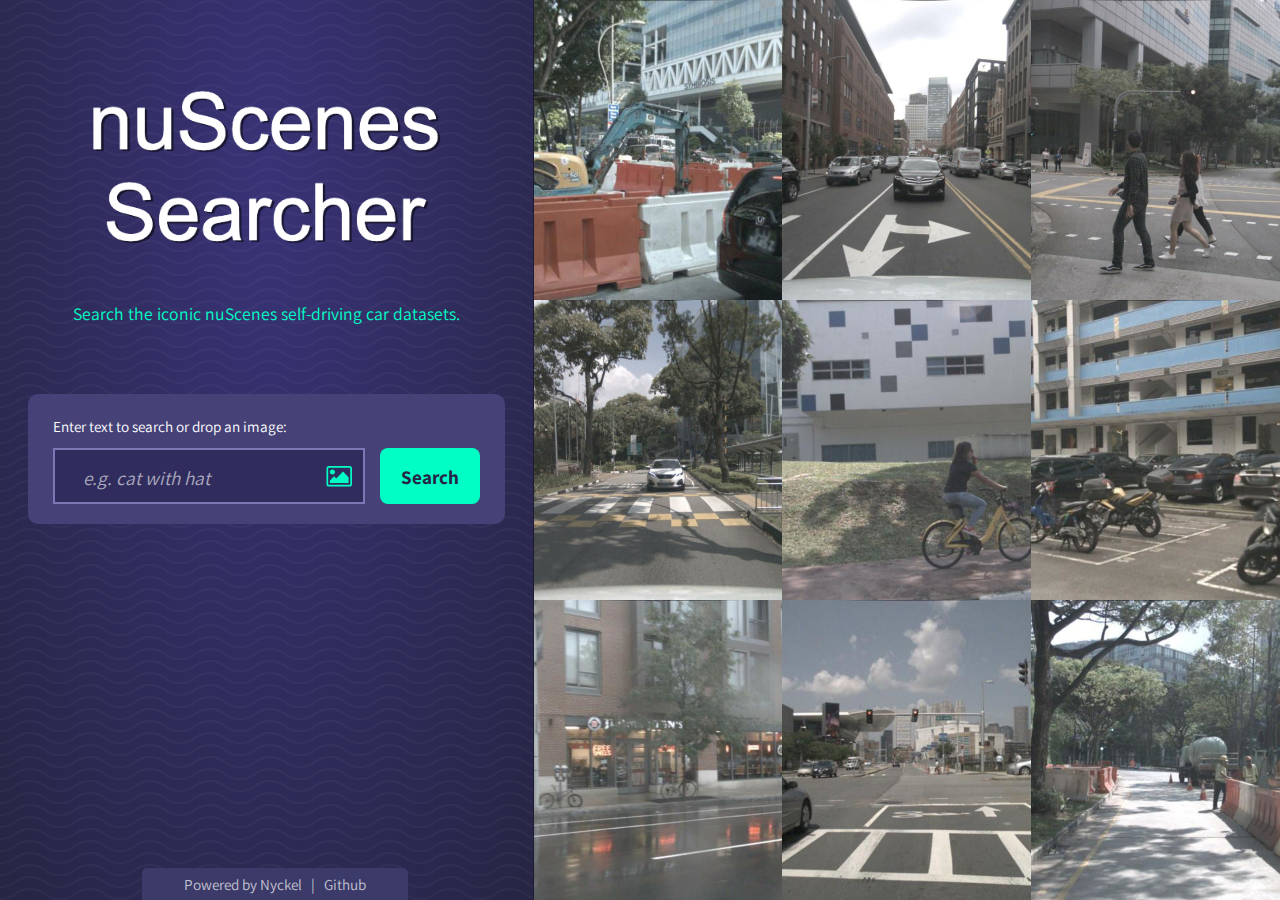
==== demos/nuScenesSearcher/index.html @ 629c9427 "filling out the example grid" ====
<!DOCTYPE html>

<html>

<head>

	<!-- Global site tag (gtag.js) - Google Analytics -->
	<script async src="https://www.googletagmanager.com/gtag/js?id=UA-191564533-1"></script>
	<script>
		window.dataLayer = window.dataLayer || [];
		function gtag() { window.dataLayer.push(arguments); }
		gtag('js', new Date());

		gtag('config', 'UA-191564533-1', { 'linker': { 'domains': ['www.nyckel.com', 'login.nyckel.com'] } });
	</script>

	<meta name="viewport" content="width=device-width, initial-scale=1, minimum-scale=1">
	<meta http-equiv="Content-Type" content="text/html; charset=UTF-8" />
	<base href="" />

	<link rel="preconnect" href="https://fonts.googleapis.com">
	<link rel="preconnect" href="https://fonts.gstatic.com" crossorigin>
	<link href="https://fonts.googleapis.com/css2?family=Assistant:wght@400;600" rel="stylesheet">
	<link rel="apple-touch-icon" sizes="180x180" href="apple-touch-icon.png">
	<link rel="icon" type="image/png" sizes="32x32" href="favicon-32x32.png">
	<link rel="icon" type="image/png" sizes="16x16" href="favicon-16x16.png">
	<link rel="manifest" href="site.webmanifest">
	<script type="text/javascript" src="js/nuscenes-search.js"></script>
	<link href="css/saphire-utilities-2.0.min.css" rel="stylesheet" type="text/css" />
	<link href="css/nuscenes-search.css" rel="stylesheet" type="text/css" />
	<title>nuScenesSearch</title>
	<meta name="description" content="Semantic search of the nuScenes dataset. Powered by nyckel.com.">
</head>

<body class="">

	<main>

		<div class="columns-fluid collapse-900" style="height: 100%;">
			<div class="col-5 main-panel" style="position: relative;">
				<div class="main-panel-inner">
					<div class="text-centered p-t-50 p-remove-900">
						<div class="p-25">
							<a href="" id="page-logo"><img src="images/logo-nuscenes.png" alt="" class="page-logo" /></a>
						</div>

						<div class="tag-text p-b-50 p-remove-900">
							<p>
								Search the iconic nuScenes self-driving car datasets.
							</p> 
						</div>

						<div class="form-box">
							<form id="search-form" style="position: relative;">
								<div class="p-b-10 text-center-900"><label>Enter text to search or drop an
										image:</label></div>
								<div class="columns-flex collapse-700">
									<div class="col-fluid  p-r-15 p-remove-700" style="position: relative;">
										<div id="current-search-preview" class="current-search-preview"
											style="padding: 10px;">
											<div class="current-search-preview-divet"></div>
											<img id="ItemPreview" src=""
												style="width: 100px; position: relative; z-index: 5; float: left;" />
										</div>
										<div style="position: absolute; right: 27px; top: 18px;">
											<label for="image-input"><img id="image-search-label"
													class="image-droppable" src="images/icon-upload-image.svg"
													alt="Powered by Nyckel"
													style="width: 27px; cursor: pointer;" /></label>
											<input id="image-input" name="image-input" type="file"
												onchange="image_upload_click()" style="display: none;"><br>
										</div>
										<input id="search-text" type="text" placeholder="e.g. cat with hat" />
									</div>
									<div class="col-100"><input id="search-submit" type="submit"
											class="btn btn-primary search-button" value="Search" /></div>
								</div>
							</form>
						</div>
					
						<div id="error-message" class="error-message">Error: Please upload a jpg or png image</div>
					</div>

					<div class="tab-bottom"><a href="https://www.nyckel.com/semantic-image-search">Powered by
							Nyckel&nbsp;&nbsp;&nbsp;|</a><a
							href="https://github.com/NyckelAI/codesamples/tree/main/demos/nuScenesSearch"
							target="_blank">&nbsp;&nbsp;&nbsp;Github</a>
					</div>
				</div>
			</div>

			<div id="results-pane" class="col-7" style="position: relative;">
				<div class="loading-panel">
					<div class="loading-panel-spinner-wrapper">
						<div class="lds-roller">
							<div></div>
							<div></div>
							<div></div>
							<div></div>
							<div></div>
							<div></div>
							<div></div>
							<div></div>
						</div>
					</div>
				</div>
				<div class='container' style="position: relative; z-index: 2;">

					<div id="tile-0" class='tile image-tile-wrapper'>
						<a id="tile-link-0" class="image-tile-link" title="View Image" href="" target="_blank"><img
								src="images/icon-link.svg" alt="View Image" /></a>
						<div id="tile-image-0" class="image-tile tooltip"
							style="width: 100%; height: 100%; background-size: cover;"
							data-tooltiptarget="tooltip-similar" data-id=""></div>
					</div>

					<div id="tile-1" class='tile image-tile-wrapper'>
						<a id="tile-link-1" class="image-tile-link" title="View Image" href="" target="_blank"><img
								src="images/icon-link.svg" alt="View Image" /></a>
						<div id="tile-image-1" class="image-tile tooltip"
							style="width: 100%; height: 100%; background-size: cover;"
							data-tooltiptarget="tooltip-similar" data-id=""></div>
					</div>

					<div id="tile-2" class='tile image-tile-wrapper'>
						<a id="tile-link-2" class="image-tile-link" title="View Image" href="" target="_blank"><img
								src="images/icon-link.svg" alt="View Image" /></a>
						<div id="tile-image-2" class="image-tile tooltip"
							style="width: 100%; height: 100%; background-size: cover;"
							data-tooltiptarget="tooltip-similar" data-id=""></div>
					</div>

					<div id="tile-3" class='tile image-tile-wrapper'>
						<a id="tile-link-3" class="image-tile-link" title="View Image" href="" target="_blank"><img
								src="images/icon-link.svg" alt="View Image" /></a>
						<div id="tile-image-3" class="image-tile tooltip"
							style="width: 100%; height: 100%; background-size: cover;"
							data-tooltiptarget="tooltip-similar" data-id=""></div>
					</div>

					<div id="tile-4" class='tile image-tile-wrapper'>
						<a id="tile-link-4" class="image-tile-link" title="View Image" href="" target="_blank"><img
								src="images/icon-link.svg" alt="View Image" /></a>
						<div id="tile-image-4" class="image-tile tooltip"
							style="width: 100%; height: 100%; background-size: cover;"
							data-tooltiptarget="tooltip-similar" data-id=""></div>
					</div>

					<div id="tile-5" class='tile image-tile-wrapper'>
						<a id="tile-link-5" class="image-tile-link" title="View Image" href="" target="_blank"><img
								src="images/icon-link.svg" alt="View Image" /></a>
						<div id="tile-image-5" class="image-tile tooltip"
							style="width: 100%; height: 100%; background-size: cover;"
							data-tooltiptarget="tooltip-similar" data-id=""></div>
					</div>

					<div id="tile-6" class='tile image-tile-wrapper'>
						<a id="tile-link-6" class="image-tile-link" title="View Image" href="" target="_blank"><img
								src="images/icon-link.svg" alt="View Image" /></a>
						<div id="tile-image-6" class="image-tile tooltip"
							style="width: 100%; height: 100%; background-size: cover;"
							data-tooltiptarget="tooltip-similar" data-id=""></div>
					</div>

					<div id="tile-7" class='tile image-tile-wrapper'>
						<a id="tile-link-7" class="image-tile-link" title="View Image" href="" target="_blank"><img
								src="images/icon-link.svg" alt="View Image" /></a>
						<div id="tile-image-7" class="image-tile tooltip"
							style="width: 100%; height: 100%; background-size: cover;"
							data-tooltiptarget="tooltip-similar" data-id=""></div>
					</div>

					<div id="tile-8" class='tile image-tile-wrapper'>
						<a id="tile-link-8" class="image-tile-link" title="View Image" href="" target="_blank"><img
								src="images/icon-link.svg" alt="View Image" /></a>
						<div id="tile-image-8" class="image-tile tooltip"
							style="width: 100%; height: 100%; background-size: cover;"
							data-tooltiptarget="tooltip-similar" data-id=""></div>
					</div>

				</div>
			</div>
		</div>

		<div id="tooltip-similar" class="tooltip-popup">
			<strong>Click to find similar images</strong>
		</div>

	</main>
</body>

</html>
---- demos/nuScenesSearcher/css/saphire-utilities-2.0.min.css ----
.columns-flex{display:flex}.columns-flex .col-fluid{flex-grow:1;min-width:0}.columns-flex .col-50{width:50px;flex-shrink:0}.columns-flex .col-60{width:60px;flex-shrink:0}.columns-flex .col-65{width:65px;flex-shrink:0}.columns-flex .col-75{width:75px;flex-shrink:0}.columns-flex .col-85{width:85px;flex-shrink:0}.columns-flex .col-100{width:100px;flex-shrink:0}.columns-flex .col-125{width:125px;flex-shrink:0}.columns-flex .col-150{width:150px;flex-shrink:0}.columns-flex .col-200{width:200px;flex-shrink:0}.columns-flex .col-250{width:250px;flex-shrink:0}.columns-flex .col-300{width:300px;flex-shrink:0}.columns-flex .col.center-horizontal{display:flex;justify-content:center}.columns-flex .col.center-vertical{display:flex;align-items:center}@media (max-width:700px){.columns-flex.collapse-700{flex-direction:column}.columns-flex.collapse-700>.col-100,.columns-flex.collapse-700>.col-125,.columns-flex.collapse-700>.col-150,.columns-flex.collapse-700>.col-200,.columns-flex.collapse-700>.col-250,.columns-flex.collapse-700>.col-300,.columns-flex.collapse-700>.col-50,.columns-flex.collapse-700>.col-60,.columns-flex.collapse-700>.col-65,.columns-flex.collapse-700>.col-75,.columns-flex.collapse-700>.col-85{width:100%;min-width:0}}@media (max-width:800px){.columns-flex.collapse-800{flex-direction:column}.columns-flex.collapse-800>.col-100,.columns-flex.collapse-800>.col-125,.columns-flex.collapse-800>.col-150,.columns-flex.collapse-800>.col-200,.columns-flex.collapse-800>.col-250,.columns-flex.collapse-800>.col-300,.columns-flex.collapse-800>.col-50,.columns-flex.collapse-800>.col-60,.columns-flex.collapse-800>.col-65,.columns-flex.collapse-800>.col-75,.columns-flex.collapse-800>.col-85{width:100%;min-width:0}}@media (max-width:900px){.columns-flex.collapse-900{flex-direction:column}.columns-flex.collapse-900>.col-100,.columns-flex.collapse-900>.col-125,.columns-flex.collapse-900>.col-150,.columns-flex.collapse-900>.col-200,.columns-flex.collapse-900>.col-250,.columns-flex.collapse-900>.col-300,.columns-flex.collapse-900>.col-50,.columns-flex.collapse-900>.col-60,.columns-flex.collapse-900>.col-65,.columns-flex.collapse-900>.col-75,.columns-flex.collapse-900>.col-85{width:100%;min-width:0}}.flex-tiles-halves{display:flex;justify-content:space-between}.flex-tiles-halves .col{width:48%}.flex-tiles-thirds{display:flex;justify-content:space-between}.flex-tiles-thirds .col{width:32%}.columns-fluid{display:flex;flex-wrap:wrap;justify-content:space-between}.columns-fluid .col-1{width:8.33%;box-sizing:border-box}.columns-fluid .col-2{width:16.66%;box-sizing:border-box}.columns-fluid .col-3{width:24.99%;box-sizing:border-box}.columns-fluid .col-4{width:33.32%;box-sizing:border-box}.columns-fluid .col-5{width:41.65%;box-sizing:border-box}.columns-fluid .col-6{width:49.98%;box-sizing:border-box}.columns-fluid .col-7{width:58.31%;box-sizing:border-box}.columns-fluid .col-8{width:66.65%;box-sizing:border-box}.columns-fluid .col-9{width:74.97%;box-sizing:border-box}.columns-fluid .col-10{width:83.3%;box-sizing:border-box}.columns-fluid .col-11{width:91.63%;box-sizing:border-box}.columns-fluid .col-12{width:100%;box-sizing:border-box}.contain-1000,.contain-1100,.contain-1200,.contain-1300,.contain-1400,.contain-1500,.contain-1600,.contain-1700,.contain-1800,.contain-300,.contain-350,.contain-400,.contain-500,.contain-600,.contain-700,.contain-800,.contain-900{width:100%;margin:0 auto;-webkit-box-sizing:border-box;-moz-box-sizing:border-box;box-sizing:border-box}.contain-300{max-width:300px}.contain-350{max-width:350px}.contain-400{max-width:400px}.contain-500{max-width:500px}.contain-600{max-width:600px}.contain-700{max-width:700px}.contain-800{max-width:800px}.contain-900{max-width:900px}.contain-1000{max-width:1000px}.contain-1100{max-width:1100px}.contain-1200{max-width:1200px}.contain-1300{max-width:1300px}.contain-1400{max-width:1400px}.contain-1500{max-width:1500px}.contain-1600{max-width:1600px}.contain-1700{max-width:1700px}.contain-1800{max-width:1800px}.font-centered,.text-center,.text-centered{text-align:center}.text-left{text-align:left}.text-right{text-align:right}.text-alert{color:red;font-weight:bolder}.text-italic{font-style:italic}.text-error{color:red}@media (max-width:1000px){.columns-fluid.collapse-1000>.col-1,.columns-fluid.collapse-1000>.col-10,.columns-fluid.collapse-1000>.col-11,.columns-fluid.collapse-1000>.col-12,.columns-fluid.collapse-1000>.col-2,.columns-fluid.collapse-1000>.col-3,.columns-fluid.collapse-1000>.col-4,.columns-fluid.collapse-1000>.col-5,.columns-fluid.collapse-1000>.col-6,.columns-fluid.collapse-1000>.col-7,.columns-fluid.collapse-1000>.col-8,.columns-fluid.collapse-1000>.col-9{width:100%;float:none;clear:both}.text-right.text-left-1000{text-align:left}.text-center-1000,.text-center-1000 h1,.text-center-1000 h2,.text-center-1000 h3,.text-center-1000 h4,.text-center-1000 p,.text-centered-1000,.text-centered-1000 h1,.text-centered-1000 h2,.text-centered-1000 h3,.text-centered-1000 h4,.text-centered-1000 p,.text-left.text-center-1000,.text-left.text-center-1000 h1,.text-left.text-center-1000 h2,.text-left.text-center-1000 h3,.text-left.text-center-1000 h4,.text-left.text-center-1000 p,.text-left.text-centered-1000,.text-left.text-centered-1000 h1,.text-left.text-centered-1000 h2,.text-left.text-centered-1000 h3,.text-left.text-centered-1000 h4,.text-left.text-centered-1000 p,.text-right.text-center-1000,.text-right.text-center-1000 h1,.text-right.text-center-1000 h2,.text-right.text-center-1000 h3,.text-right.text-center-1000 h4,.text-right.text-center-1000 p{text-align:center}}@media (max-width:900px){.columns-fluid.collapse-900>.col-1,.columns-fluid.collapse-900>.col-10,.columns-fluid.collapse-900>.col-11,.columns-fluid.collapse-900>.col-12,.columns-fluid.collapse-900>.col-2,.columns-fluid.collapse-900>.col-3,.columns-fluid.collapse-900>.col-4,.columns-fluid.collapse-900>.col-5,.columns-fluid.collapse-900>.col-6,.columns-fluid.collapse-900>.col-7,.columns-fluid.collapse-900>.col-8,.columns-fluid.collapse-900>.col-9{width:100%;float:none;clear:both}.text-center-900,.text-center-900 h1,.text-center-900 h2,.text-center-900 h3,.text-center-900 h4,.text-center-900 p,.text-left.text-center-900,.text-left.text-center-900 h1,.text-left.text-center-900 h2,.text-left.text-center-900 h3,.text-left.text-center-900 h4,.text-left.text-center-900 p,.text-right.text-center-900,.text-right.text-center-900 h1,.text-right.text-center-900 h2,.text-right.text-center-900 h3,.text-right.text-center-900 h4,.text-right.text-center-900 p{text-align:center}.text-right.text-left-900{text-align:left}}@media (max-width:800px){.columns-fluid.collapse-800>.col-1,.columns-fluid.collapse-800>.col-10,.columns-fluid.collapse-800>.col-11,.columns-fluid.collapse-800>.col-12,.columns-fluid.collapse-800>.col-2,.columns-fluid.collapse-800>.col-3,.columns-fluid.collapse-800>.col-4,.columns-fluid.collapse-800>.col-5,.columns-fluid.collapse-800>.col-6,.columns-fluid.collapse-800>.col-7,.columns-fluid.collapse-800>.col-8,.columns-fluid.collapse-800>.col-9{width:100%;float:none;clear:both}.text-center-800,.text-center-800 h1,.text-center-800 h2,.text-center-800 h3,.text-center-800 h4,.text-center-800 p,.text-left.text-center-800,.text-left.text-center-800 h1,.text-left.text-center-800 h2,.text-left.text-center-800 h3,.text-left.text-center-800 h4,.text-left.text-center-800 p,.text-right.text-center-800,.text-right.text-center-800 h1,.text-right.text-center-800 h2,.text-right.text-center-800 h3,.text-right.text-center-800 h4,.text-right.text-center-800 p{text-align:center}.text-right.text-left-800{text-align:left}}@media (max-width:700px){.columns-fluid.collapse-700>.col-1,.columns-fluid.collapse-700>.col-10,.columns-fluid.collapse-700>.col-11,.columns-fluid.collapse-700>.col-12,.columns-fluid.collapse-700>.col-2,.columns-fluid.collapse-700>.col-3,.columns-fluid.collapse-700>.col-4,.columns-fluid.collapse-700>.col-5,.columns-fluid.collapse-700>.col-6,.columns-fluid.collapse-700>.col-7,.columns-fluid.collapse-700>.col-8,.columns-fluid.collapse-700>.col-9{width:100%;float:none;clear:both}.text-center-700,.text-center-700 h1,.text-center-700 h2,.text-center-700 h3,.text-center-700 h4,.text-center-700 p,.text-left.text-center-700,.text-left.text-center-700 h1,.text-left.text-center-700 h2,.text-left.text-center-700 h3,.text-left.text-center-700 h4,.text-left.text-center-700 p,.text-right.text-center-700,.text-right.text-center-700 h1,.text-right.text-center-700 h2,.text-right.text-center-700 h3,.text-right.text-center-700 h4,.text-right.text-center-700 p{text-align:center}.text-right.text-left-700{text-align:left}}.p-t-5{padding-top:5px}.p-t-10{padding-top:10px}.p-t-15{padding-top:15px}.p-t-20{padding-top:20px}.p-t-25{padding-top:25px}.p-t-30{padding-top:30px}.p-t-40{padding-top:40px}.p-t-50{padding-top:50px}.p-t-70{padding-top:70px}.p-t-75{padding-top:75px}.p-t-100{padding-top:100px}.p-t-125{padding-top:125px}.p-t-150{padding-top:150px}.p-t-200{padding-top:200px}.p-b-5{padding-bottom:5px}.p-b-10{padding-bottom:10px}.p-b-15{padding-bottom:15px}.p-b-20{padding-bottom:20px}.p-b-25{padding-bottom:25px}.p-b-30{padding-bottom:30px}.p-b-40{padding-bottom:40px}.p-b-50{padding-bottom:50px}.p-b-70{padding-bottom:70px}.p-b-75{padding-bottom:75px}.p-b-100{padding-bottom:100px}.p-b-125{padding-bottom:125px}.p-b-150{padding-bottom:150px}.p-b-200{padding-bottom:200px}.p-10{padding:10px}.p-15{padding:15px}.p-20{padding:20px}.p-25{padding:25px}.p-30{padding:30px}.p-35{padding:35px}.p-40{padding:40px}.p-50{padding:50px}.p-60{padding:60px}.p-70{padding:70px}.p-75{padding:75px}.p-100{padding:100px}.p-125{padding:125px}.p-150{padding:150px}.p-200{padding:200px}.p-l-5{padding-left:5px}.p-l-10{padding-left:10px}.p-l-15{padding-left:15px}.p-l-20{padding-left:20px}.p-l-25{padding-left:25px}.p-l-30{padding-left:30px}.p-l-35{padding-left:35px}.p-l-40{padding-left:40px}.p-l-50{padding-left:50px}.p-l-60{padding-left:60px}.p-l-70{padding-left:70px}.p-l-75{padding-left:75px}.p-l-100{padding-left:100px}.p-l-125{padding-left:125px}.p-l-150{padding-left:150px}.p-l-200{padding-left:200px}.p-l-300{padding-left:300px}@media (max-width:600px){.columns-fluid.collapse-600>.col-1,.columns-fluid.collapse-600>.col-10,.columns-fluid.collapse-600>.col-11,.columns-fluid.collapse-600>.col-12,.columns-fluid.collapse-600>.col-2,.columns-fluid.collapse-600>.col-3,.columns-fluid.collapse-600>.col-4,.columns-fluid.collapse-600>.col-5,.columns-fluid.collapse-600>.col-6,.columns-fluid.collapse-600>.col-7,.columns-fluid.collapse-600>.col-8,.columns-fluid.collapse-600>.col-9{width:100%;float:none;clear:both}.text-center-600,.text-center-600 h1,.text-center-600 h2,.text-center-600 h3,.text-center-600 h4,.text-center-600 p,.text-left.text-center-600,.text-left.text-center-600 h1,.text-left.text-center-600 h2,.text-left.text-center-600 h3,.text-left.text-center-600 h4,.text-left.text-center-600 p,.text-right.text-center-600,.text-right.text-center-600 h1,.text-right.text-center-600 h2,.text-right.text-center-600 h3,.text-right.text-center-600 h4,.text-right.text-center-600 p{text-align:center}.text-right.text-left-600{text-align:left}.p-10.p-remove-600,.p-100.p-remove-600,.p-15.p-remove-600,.p-20.p-remove-600,.p-25.p-remove-600,.p-30.p-remove-600,.p-35.p-remove-600,.p-5.p-remove-600,.p-50.p-remove-600{padding:0}.p-l-10.p-l-remove-600,.p-l-100.p-l-remove-600,.p-l-15.p-l-remove-600,.p-l-20.p-l-remove-600,.p-l-25.p-l-remove-600,.p-l-30.p-l-remove-600,.p-l-35.p-l-remove-600,.p-l-40.p-l-remove-600,.p-l-5.p-l-remove-600,.p-l-50.p-l-remove-600{padding-left:0}.p-r-10.p-r-remove-600,.p-r-100.p-r-remove-600,.p-r-15.p-r-remove-600,.p-r-20.p-r-remove-600,.p-r-25.p-r-remove-600,.p-r-30.p-r-remove-600,.p-r-35.p-r-remove-600,.p-r-5.p-r-remove-600,.p-r-50.p-r-remove-600,.p-r-60.p-r-remove-600{padding-right:0}.p-b-10.p-b-remove-600,.p-b-100.p-b-remove-600,.p-b-15.p-b-remove-600,.p-b-20.p-b-remove-600,.p-b-25.p-b-remove-600,.p-b-30.p-b-remove-600,.p-b-35.p-b-remove-600,.p-b-5.p-b-remove-600,.p-b-50.p-b-remove-600,.p-b-60.p-b-remove-600{padding-bottom:0}}@media (max-width:700px){.p-10.p-remove-700,.p-100.p-remove-700,.p-15.p-remove-700,.p-20.p-remove-700,.p-25.p-remove-700,.p-30.p-remove-700,.p-35.p-remove-700,.p-5.p-remove-700,.p-50.p-remove-700{padding:0}.p-l-10.p-l-remove-700,.p-l-100.p-l-remove-700,.p-l-15.p-l-remove-700,.p-l-20.p-l-remove-700,.p-l-25.p-l-remove-700,.p-l-30.p-l-remove-700,.p-l-35.p-l-remove-700,.p-l-40.p-l-remove-700,.p-l-5.p-l-remove-700,.p-l-50.p-l-remove-700{padding-left:0}.p-r-10.p-r-remove-700,.p-r-100.p-r-remove-700,.p-r-15.p-r-remove-700,.p-r-20.p-r-remove-700,.p-r-25.p-r-remove-700,.p-r-30.p-r-remove-700,.p-r-35.p-r-remove-700,.p-r-5.p-r-remove-700,.p-r-50.p-r-remove-700,.p-r-60.p-r-remove-700{padding-right:0}.p-b-10.p-b-remove-700,.p-b-100.p-b-remove-700,.p-b-15.p-b-remove-700,.p-b-20.p-b-remove-700,.p-b-25.p-b-remove-700,.p-b-30.p-b-remove-700,.p-b-35.p-b-remove-700,.p-b-5.p-b-remove-700,.p-b-50.p-b-remove-700,.p-b-60.p-b-remove-700,.p-b-75.p-b-remove-700{padding-bottom:0}}@media (max-width:800px){.p-remove-800{padding:0!important}.p-10.p-remove-800,.p-100.p-remove-800,.p-15.p-remove-800,.p-20.p-remove-800,.p-25.p-remove-800,.p-30.p-remove-800,.p-35.p-remove-800,.p-5.p-remove-800,.p-50.p-remove-800,.p-75.p-remove-800{padding:0}.p-l-10.p-l-remove-800,.p-l-100.p-l-remove-800,.p-l-125.p-l-remove-800,.p-l-15.p-l-remove-800,.p-l-150.p-l-remove-800,.p-l-20.p-l-remove-800,.p-l-200.p-l-remove-800,.p-l-25.p-l-remove-800,.p-l-30.p-l-remove-800,.p-l-35.p-l-remove-800,.p-l-40.p-l-remove-800,.p-l-5.p-l-remove-800,.p-l-50.p-l-remove-800,.p-l-75.p-l-remove-800{padding-left:0}.p-r-10.p-r-remove-800,.p-r-100.p-r-remove-800,.p-r-125.p-r-remove-800,.p-r-15.p-r-remove-800,.p-r-150.p-r-remove-800,.p-r-20.p-r-remove-800,.p-r-200.p-r-remove-800,.p-r-25.p-r-remove-800,.p-r-30.p-r-remove-800,.p-r-300.p-r-remove-800,.p-r-35.p-r-remove-800,.p-r-5.p-r-remove-800,.p-r-50.p-r-remove-800,.p-r-60.p-r-remove-800,.p-r-75.p-r-remove-800{padding-right:0}.p-t-10.p-t-remove-800,.p-t-100.p-t-remove-800,.p-t-15.p-t-remove-800,.p-t-150.p-t-remove-800,.p-t-20.p-t-remove-800,.p-t-25.p-t-remove-800,.p-t-30.p-t-remove-800,.p-t-35.p-t-remove-800,.p-t-5.p-t-remove-800,.p-t-50.p-t-remove-800,.p-t-60.p-t-remove-800,.p-t-75.p-t-remove-800{padding-top:0}.p-b-10.p-b-remove-800,.p-b-100.p-b-remove-800,.p-b-15.p-b-remove-800,.p-b-20.p-b-remove-800,.p-b-25.p-b-remove-800,.p-b-30.p-b-remove-800,.p-b-35.p-b-remove-800,.p-b-5.p-b-remove-800,.p-b-50.p-b-remove-800,.p-b-60.p-b-remove-800,.p-b-75.p-b-remove-800{padding-bottom:0}}@media (max-width:900px){.p-10.p-remove-900,.p-100.p-remove-900,.p-15.p-remove-900,.p-20.p-remove-900,.p-25.p-remove-900,.p-30.p-remove-900,.p-35.p-remove-900,.p-5.p-remove-900,.p-50.p-remove-900{padding:0}.p-l-10.p-l-remove-900,.p-l-100.p-l-remove-900,.p-l-15.p-l-remove-900,.p-l-20.p-l-remove-900,.p-l-25.p-l-remove-900,.p-l-30.p-l-remove-900,.p-l-35.p-l-remove-900,.p-l-40.p-l-remove-900,.p-l-5.p-l-remove-900,.p-l-50.p-l-remove-900,.p-l-60.p-l-remove-900,.p-l-75.p-l-remove-900{padding-left:0}.p-r-10.p-r-remove-900,.p-r-100.p-r-remove-900,.p-r-15.p-r-remove-900,.p-r-20.p-r-remove-900,.p-r-25.p-r-remove-900,.p-r-30.p-r-remove-900,.p-r-35.p-r-remove-900,.p-r-5.p-r-remove-900,.p-r-50.p-r-remove-900,.p-r-60.p-r-remove-900,.p-r-75.p-r-remove-900{padding-right:0}.p-t-10.p-t-remove-900,.p-t-100.p-t-remove-900,.p-t-15.p-t-remove-900,.p-t-20.p-t-remove-900,.p-t-25.p-t-remove-900,.p-t-30.p-t-remove-900,.p-t-35.p-t-remove-900,.p-t-5.p-t-remove-900,.p-t-50.p-t-remove-900,.p-t-60.p-t-remove-900{padding-top:0}}@media (max-width:1000px){.p-l-10.p-l-remove-1000,.p-l-100.p-l-remove-1000,.p-l-15.p-l-remove-1000,.p-l-20.p-l-remove-1000,.p-l-25.p-l-remove-1000,.p-l-30.p-l-remove-1000,.p-l-35.p-l-remove-1000,.p-l-40.p-l-remove-1000,.p-l-5.p-l-remove-1000,.p-l-50.p-l-remove-1000,.p-l-70.p-l-remove-1000{padding-left:0}.p-l-75.p-r-remove-1000,.p-r-10.p-r-remove-1000,.p-r-100.p-r-remove-1000,.p-r-15.p-r-remove-1000,.p-r-20.p-r-remove-1000,.p-r-25.p-r-remove-1000,.p-r-30.p-r-remove-1000,.p-r-35.p-r-remove-1000,.p-r-40.p-r-remove-1000,.p-r-5.p-r-remove-1000,.p-r-50.p-r-remove-1000,.p-r-60.p-r-remove-1000,.p-r-75.p-r-remove-1000{padding-right:0}.p-10.p-remove-1000,.p-100.p-remove-1000,.p-15.p-remove-1000,.p-20.p-remove-1000,.p-25.p-remove-1000,.p-30.p-remove-1000,.p-35.p-remove-1000,.p-5.p-remove-1000,.p-50.p-remove-1000{padding:0}.p-t-10.p-t-remove-1000,.p-t-100.p-t-remove-1000,.p-t-15.p-t-remove-1000,.p-t-20.p-t-remove-1000,.p-t-25.p-t-remove-1000,.p-t-30.p-t-remove-1000,.p-t-35.p-t-remove-1000,.p-t-5.p-t-remove-1000,.p-t-50.p-t-remove-1000,.p-t-60.p-t-remove-1000{padding-top:0}}@media (max-width:1100px){.columns-fluid.collapse-1100>.col-1,.columns-fluid.collapse-1100>.col-10,.columns-fluid.collapse-1100>.col-11,.columns-fluid.collapse-1100>.col-12,.columns-fluid.collapse-1100>.col-2,.columns-fluid.collapse-1100>.col-3,.columns-fluid.collapse-1100>.col-4,.columns-fluid.collapse-1100>.col-5,.columns-fluid.collapse-1100>.col-6,.columns-fluid.collapse-1100>.col-7,.columns-fluid.collapse-1100>.col-8,.columns-fluid.collapse-1100>.col-9{width:100%;float:none;clear:both}.p-10.p-remove-1100,.p-100.p-remove-1100,.p-15.p-remove-1100,.p-20.p-remove-1100,.p-25.p-remove-1100,.p-30.p-remove-1100,.p-35.p-remove-1100,.p-5.p-remove-1100,.p-50.p-remove-1100{padding:0}.p-l-10.p-l-remove-1100,.p-l-100.p-l-remove-1100,.p-l-15.p-l-remove-1100,.p-l-20.p-l-remove-1100,.p-l-25.p-l-remove-1100,.p-l-30.p-l-remove-1100,.p-l-35.p-l-remove-1100,.p-l-40.p-l-remove-1100,.p-l-5.p-l-remove-1100,.p-l-50.p-l-remove-1100{padding-left:0}.p-r-10.p-r-remove-1100,.p-r-100.p-r-remove-1100,.p-r-15.p-r-remove-1100,.p-r-20.p-r-remove-1100,.p-r-25.p-r-remove-1100,.p-r-30.p-r-remove-1100,.p-r-35.p-r-remove-1100,.p-r-5.p-r-remove-1100,.p-r-50.p-r-remove-1100,.p-r-60.p-r-remove-1100{padding-right:0}}@media (max-width:1200px){.columns-fluid.collapse-1200>.col-1,.columns-fluid.collapse-1200>.col-10,.columns-fluid.collapse-1200>.col-11,.columns-fluid.collapse-1200>.col-12,.columns-fluid.collapse-1200>.col-2,.columns-fluid.collapse-1200>.col-3,.columns-fluid.collapse-1200>.col-4,.columns-fluid.collapse-1200>.col-5,.columns-fluid.collapse-1200>.col-6,.columns-fluid.collapse-1200>.col-7,.columns-fluid.collapse-1200>.col-8,.columns-fluid.collapse-1200>.col-9{width:100%;float:none;clear:both}.p-10.p-remove-1200,.p-100.p-remove-1200,.p-15.p-remove-1200,.p-20.p-remove-1200,.p-25.p-remove-1200,.p-30.p-remove-1200,.p-35.p-remove-1200,.p-5.p-remove-1200,.p-50.p-remove-1200{padding:0}.p-l-10.p-l-remove-1200,.p-l-100.p-l-remove-1200,.p-l-15.p-l-remove-1200,.p-l-20.p-l-remove-1200,.p-l-25.p-l-remove-1200,.p-l-30.p-l-remove-1200,.p-l-35.p-l-remove-1200,.p-l-40.p-l-remove-1200,.p-l-5.p-l-remove-1200,.p-l-50.p-l-remove-1200{padding-left:0}.p-r-10.p-r-remove-1200,.p-r-100.p-r-remove-1200,.p-r-15.p-r-remove-1200,.p-r-20.p-r-remove-1200,.p-r-25.p-r-remove-1200,.p-r-30.p-r-remove-1200,.p-r-35.p-r-remove-1200,.p-r-5.p-r-remove-1200,.p-r-50.p-r-remove-1200,.p-r-60.p-r-remove-1200{padding-right:0}}.p-r-5{padding-right:5px}.p-r-10{padding-right:10px}.p-r-15{padding-right:15px}.p-r-20{padding-right:20px}.p-r-25{padding-right:25px}.p-r-30{padding-right:30px}.p-r-35{padding-right:35px}.p-r-40{padding-right:40px}.p-r-50{padding-right:50px}.p-r-60{padding-right:60px}.p-r-70{padding-right:70px}.p-r-75{padding-right:75px}.p-r-100{padding-right:100px}.p-r-125{padding-right:125px}.p-r-150{padding-right:150px}.p-r-200{padding-right:200px}.p-r-250{padding-right:250px}.p-r-300{padding-right:300px}.p-r-350{padding-right:350px}@media (max-width:900px){.p-r-50.p-r-remove-900{padding-right:0}}.p-tb-10{padding-top:10px;padding-bottom:10px}.p-tb-20{padding-top:20px;padding-bottom:20px}.p-tb-25{padding-top:25px;padding-bottom:25px}.p-tb-30{padding-top:30px;padding-bottom:30px}.p-tb-40{padding-top:40px;padding-bottom:40px}.p-tb-50{padding-top:50px;padding-bottom:50px}.p-tb-70{padding-top:70px;padding-bottom:70px}.p-tb-75{padding-top:75px;padding-bottom:75px}.p-tb-100{padding-top:100px;padding-bottom:100px}.p-tb-125{padding-top:125px;padding-bottom:125px}@media (max-width:800px){.p-r-50.p-r-remove-800{padding-right:0}.p-tb-75.p-reduce-800{padding-top:35px;padding-bottom:35px}.p-tb-100.p-reduce-800{padding-top:50px;padding-bottom:50px}.p-50.p-half-800{padding:25px}.p-tb-100.p-half-800{padding-top:50px;padding-bottom:50px}.p-tb-125.p-half-800{padding-top:62px;padding-bottom:62px}.p-mobile-800{padding-left:5%;padding-right:5%;box-sizing:border-box}}@media (max-width:550px){.p-mobile-550{padding-left:5%;padding-right:5%;box-sizing:border-box}}@media (max-width:650px){.p-mobile-650{padding-left:5%;padding-right:5%;box-sizing:border-box}}@media (max-width:700px){.p-mobile-700{padding-left:5%;padding-right:5%;box-sizing:border-box}}@media (max-width:750px){.p-mobile-750{padding-left:5%;padding-right:5%;box-sizing:border-box}}@media (max-width:850px){.p-mobile-850{padding-left:5%;padding-right:5%;box-sizing:border-box}}@media (max-width:900px){.p-mobile-900{padding-left:5%;padding-right:5%;box-sizing:border-box}}@media (max-width:950px){.p-mobile-950{padding-left:5%;padding-right:5%;box-sizing:border-box}}@media (max-width:1000px){.p-mobile-1000{padding-left:5%;padding-right:5%;box-sizing:border-box}}@media (max-width:1050px){.p-mobile-1050{padding-left:5%;padding-right:5%;box-sizing:border-box}}@media (max-width:1100px){.p-mobile-1100{padding-left:5%;padding-right:5%;box-sizing:border-box}}@media (max-width:1150px){.p-mobile-1150{padding-left:5%;padding-right:5%;box-sizing:border-box}}@media (max-width:1200px){.p-mobile-1200{padding-left:5%;padding-right:5%;box-sizing:border-box}}@media (max-width:1250px){.p-mobile-1250{padding-left:5%;padding-right:5%;box-sizing:border-box}}@media (max-width:1300px){.columns-fluid.collapse-1300>.col-1,.columns-fluid.collapse-1300>.col-10,.columns-fluid.collapse-1300>.col-11,.columns-fluid.collapse-1300>.col-12,.columns-fluid.collapse-1300>.col-2,.columns-fluid.collapse-1300>.col-3,.columns-fluid.collapse-1300>.col-4,.columns-fluid.collapse-1300>.col-5,.columns-fluid.collapse-1300>.col-6,.columns-fluid.collapse-1300>.col-7,.columns-fluid.collapse-1300>.col-8,.columns-fluid.collapse-1300>.col-9{width:100%;float:none;clear:both}.p-mobile-1300{padding-left:5%;padding-right:5%;box-sizing:border-box}.hide-lessthan-1300{display:none!important}}@media (max-width:1350px){.p-mobile-1350{padding-left:5%;padding-right:5%;box-sizing:border-box}}@media (max-width:1400px){.p-mobile-1400{padding-left:5%;padding-right:5%;box-sizing:border-box}.hide-lessthan-1400{display:none!important}}@media (max-width:1450px){.p-mobile-1450{padding-left:5%;padding-right:5%;box-sizing:border-box}}@media (max-width:1500px){.p-mobile-1500{padding-left:5%;padding-right:5%;box-sizing:border-box}.hide-lessthan-1500{display:none!important}}@media (max-width:1550px){.p-mobile-1550{padding-left:5%;padding-right:5%;box-sizing:border-box}}@media (max-width:1600px){.p-mobile-1600{padding-left:5%;padding-right:5%;box-sizing:border-box}.hide-lessthan-1600{display:none!important}}@media (max-width:1650px){.p-mobile-1650{padding-left:5%;padding-right:5%;box-sizing:border-box}}@media (max-width:1700px){.p-mobile-1700{padding-left:5%;padding-right:5%;box-sizing:border-box}.hide-lessthan-1700{display:none!important}}@media (max-width:600px){.p-mobile-600{padding-left:5%;padding-right:5%;box-sizing:border-box}.p-remove-600{padding:0}.hide-lessthan-600{display:none!important}}@media (max-width:700px){.p-remove-700{padding:0}.hide-lessthan-700{display:none!important}}@media (max-width:800px){.p-remove-800{padding:0}.hide-lessthan-800{display:none!important}}@media (max-width:900px){.p-remove-900{padding:0}.hide-lessthan-900{display:none!important}}@media (max-width:1000px){.p-remove-1000{padding:0}.hide-lessthan-1000{display:none!important}}@media (max-width:1100px){.p-remove-1100{padding:0}.hide-lessthan-1100{display:none!important}}@media (max-width:1200px){.p-remove-1200{padding:0}.hide-lessthan-1200{display:none!important}}@media (max-width:1800px){.hide-lessthan-1800{display:none!important}}@media (min-width:601px){.hide-morethan-600{display:none!important}}@media (min-width:701px){.hide-morethan-700{display:none!important}}@media (min-width:801px){.hide-morethan-800{display:none!important}}@media (min-width:901px){.hide-morethan-900{display:none!important}}@media (min-width:1001px){.hide-morethan-1000{display:none!important}}@media (min-width:1101px){.hide-morethan-1100{display:none!important}}@media (min-width:1201px){.hide-morethan-1200{display:none!important}}@media (min-width:1301px){.hide-morethan-1300{display:none!important}}@media (min-width:1401px){.hide-morethan-1400{display:none!important}}@media (min-width:1501px){.hide-morethan-1500{display:none!important}}@media (min-width:1601px){.hide-morethan-1600{display:none!important}}@media (min-width:1701px){.hide-morethan-1700{display:none!important}}@media (min-width:1801px){.hide-morethan-1800{display:none!important}}
---- demos/nuScenesSearcher/css/nuscenes-search.css ----
h1,
h1 a,
h2,
h2 a {
    line-height: 1.1;
    margin: 0;
}

a,
body,
button,
div,
input[type="submit"],
input[type="text"],
label,
li,
p,
select,
span,
td,
th {
    font-family: Assistant, sans-serif;
    font-size: 0.95rem;
    line-height: 1.6;
    color: #595959;
    font-weight: 400;
}

h1,
h1 a,
h2,
h2 a,
h3,
h3 a,
h4,
h4 a {
    font-family: Assistant, sans-serif;
    margin-bottom: 0;
}

h1,
h1 a {
    font-size: 3.1rem;
    font-weight: 100;
    color: #000;
}

@media (max-width: 800px) {

    h1,
    h1 a {
        font-size: 2.5rem;
        font-weight: 100;
        line-height: 1.1;
    }
}

h2,
h2 a {
    font-size: 3.2rem;
    font-weight: 300;
    color: #004566;
}

@media (max-width: 800px) {

    h2,
    h2 a {
        font-size: 2.6rem;
        font-weight: 300;
        line-height: 1.1;
    }
}

h2.h2-small,
h3,
h3 a,
h3.h3-small,
h4,
h4 a {
    font-weight: 400;
    line-height: 1.1;
    color: #004566;
    margin: 0;
}

h2.h2-small,
h3,
h3 a {
    font-size: 1.33rem;
}

h3.h3-small,
h4,
h4 a {
    font-size: 1.1rem;
}

a .fa,
h1 .fa,
h2 .fa,
h3 .fa,
h4 .fa {
    margin-right: 5px;
}

a,
a:hover,
a:visited {
    color: #2487ce;
    text-decoration: none;
    cursor: pointer;
}

a .fa {
    font-size: 14px;
}

body,
html {
    margin: 0;
    padding: 0;
    height: 100%;
}

body {
    background: #262544;
}

.page-content,
main {
    height: 100%;
}

.main-panel {
    background: #393377;
    background: -moz-radial-gradient(center, ellipse cover, #393377 0, #262543 100%);
    background: -webkit-radial-gradient(center, ellipse cover, #393377 0, #262543 100%);
    background: radial-gradient(ellipse at 50% 20%, #393377 0, #262543 100%);
    filter: progid:DXImageTransform.Microsoft.gradient(startColorstr="#393377", endColorstr="#262543", GradientType=1);
    box-shadow: 0 4px 20px rgba(0, 0, 0, 0.5);
}

.main-panel-inner {
    width: 100%;
    height: 100%;
    background-image: url(../images/squiggle.svg);
    background-size: 60px auto;
}

@media (max-width: 900px) {
    .main-panel-inner {
        padding-bottom: 60px;
    }
}

.container {
    display: flex;
    flex-wrap: wrap;
    --n: 3;
    height: 100%;
}

.image-tile-wrapper {
    width: 33.33%;
    height: 33.34%;
    min-height: 275px;
    cursor: pointer;
    position: relative;
}

.image-tile {
    background-position: center;
    background-size: cover;
}

.image-tile-link {
    border-radius: 50%;
    background: #36316a;
    width: 34px;
    height: 34px;
    text-align: center;
    padding-top: 7px;
    box-sizing: border-box;
    position: absolute;
    left: 10px;
    top: 10px;
    display: none;
}

.image-tile-link img {
    width: 20px;
}

.image-tile-wrapper:hover .image-tile-link {
    display: block;
}

@media (max-width: 1000px) {
    .image-tile-link {
        display: block;
    }
}

@media (max-width: 700px) {
    .container {
        --n: 2;
    }

    .image-tile-wrapper {
        width: 50%;
        height: 50%;
        min-height: 100px;
    }

    #tile-8 {
        display: none;
    }
}

.pre-logo {
    padding-top: 20px;
    padding-bottom: 25px;
}

.powered-by {
    width: 180px;
}

.page-logo {
    width: 100%;
    max-width: 360px;
}

@media (max-width: 700px) {
    .pre-logo {
        padding-bottom: 10px;
    }

    .page-logo {
        max-width: 240px;
    }
}

.tag-text {
    width: 90%;
    margin: 0 auto;
}

.tag-text p {
    color: #00ffc5;
    font-size: 1.1rem;
    line-height: 1.4;
    font-weight: 700px;
}

.form-box {
    background: #464278;
    border-radius: 10px;
    max-width: 80%;
    margin: 0 auto;
    text-align: left;
    padding: 20px 25px;
}

.form-box label {
    color: #fff;
}

.form-box input[type="text"] {
    background: #302c5d;
    color: #fff;
    border: 2px solid #7c78b5;
    padding: 19px 14px 17px;
    box-sizing: border-box;
    width: 100%;
    height: 56px;
}

.form-box input[type="text"]::placeholder {
    color: rgba(255, 255, 255, 0.6);
    font-size: 1.3em;
    font-style: italic;
}

.form-box input[type="submit"] {
    display: block;
    cursor: pointer;
    width: 100%;
    background: #00ffc5;
    border: 0;
    border-radius: 8px;
    padding: 16px 14px 12px;
    color: #272545;
    font-weight: 700;
    max-width: 120px;
}

.form-box input[type="submit"],
.form-box input[type="text"],
.form-box input[type="text"]::placeholder {
    padding: 20px 14px 16px;
    font-size: 1.2rem;
    line-height: 1;
}

@media (max-width: 700px) {
    .form-box .search-button {
        float: right;
        margin-top: 15px;
    }
}

.form-box .current-search-preview {
    position: absolute;
    width: 100px;
    top: 72px;
    background: #5e58a0;
    border-radius: 10px;
    padding: 8px 14px;
    color: #fff;
    display: none;
	z-index: 10;
}

.form-box .current-search-preview-divet {
    width: 20px;
    height: 20px;
    background: #5e58a0;
    position: absolute;
    transform: rotate(45deg);
    margin-top: -17px;
    left: 20px;
}

.error-message {
    margin-top: 10px;
    background: rgba(0, 0, 0, 0.3);
    padding: 5px 12px;
    border-radius: 4px;
    color: #fff;
    display: none;
}

.tab-bottom {
    border-top-left-radius: 5px;
    border-top-right-radius: 5px;
    background: #3b3a69;
    position: absolute;
    bottom: 0;
    left: 50%;
    width: 250px;
    margin-left: -125px;
    text-align: center;
    padding: 4px 8px;
}

.tab-bottom a {
    color: rgba(255, 255, 255, 0.7);
}

@media (max-width: 900px) {
    .tab-bottom {
        position: fixed;
        z-index: 1000;
        bottom: 0;
        left: 50%;
        box-shadow: -2px -2px 5px rgba(0, 0, 0, 0.3);
    }
}

.loading-panel {
    width: 100%;
    height: 100%;
    position: absolute;
    z-index: 1;
}

.loading-panel-spinner-wrapper {
    display: flex;
    align-items: center;
    justify-content: center;
    height: 100%;
}

.lds-roller {
    display: inline-block;
    position: relative;
    width: 80px;
    height: 80px;
}

.lds-roller div {
    animation: lds-roller 1.2s cubic-bezier(0.5, 0, 0.5, 1) infinite;
    transform-origin: 40px 40px;
}

.lds-roller div:after {
    content: " ";
    display: block;
    position: absolute;
    width: 7px;
    height: 7px;
    border-radius: 50%;
    background: #fff;
    margin: -4px 0 0 -4px;
}

.lds-roller div:nth-child(1) {
    animation-delay: -36ms;
}

.lds-roller div:nth-child(1):after {
    top: 63px;
    left: 63px;
}

.lds-roller div:nth-child(2) {
    animation-delay: -72ms;
}

.lds-roller div:nth-child(2):after {
    top: 68px;
    left: 56px;
}

.lds-roller div:nth-child(3) {
    animation-delay: -108ms;
}

.lds-roller div:nth-child(3):after {
    top: 71px;
    left: 48px;
}

.lds-roller div:nth-child(4) {
    animation-delay: -144ms;
}

.lds-roller div:nth-child(4):after {
    top: 72px;
    left: 40px;
}

.lds-roller div:nth-child(5) {
    animation-delay: -0.18s;
}

.lds-roller div:nth-child(5):after {
    top: 71px;
    left: 32px;
}

.lds-roller div:nth-child(6) {
    animation-delay: -216ms;
}

.lds-roller div:nth-child(6):after {
    top: 68px;
    left: 24px;
}

.lds-roller div:nth-child(7) {
    animation-delay: -252ms;
}

.lds-roller div:nth-child(7):after {
    top: 63px;
    left: 17px;
}

.lds-roller div:nth-child(8) {
    animation-delay: -288ms;
}

.lds-roller div:nth-child(8):after {
    top: 56px;
    left: 12px;
}

@keyframes lds-roller {
    0% {
        transform: rotate(0);
    }

    100% {
        transform: rotate(360deg);
    }
}

.tooltip-popup {
    background: #fff;
    z-index: 10;
    padding: 8px;
    top: 0;
    left: 0;
    position: fixed;
    display: none;
    border-radius: 4px;
}
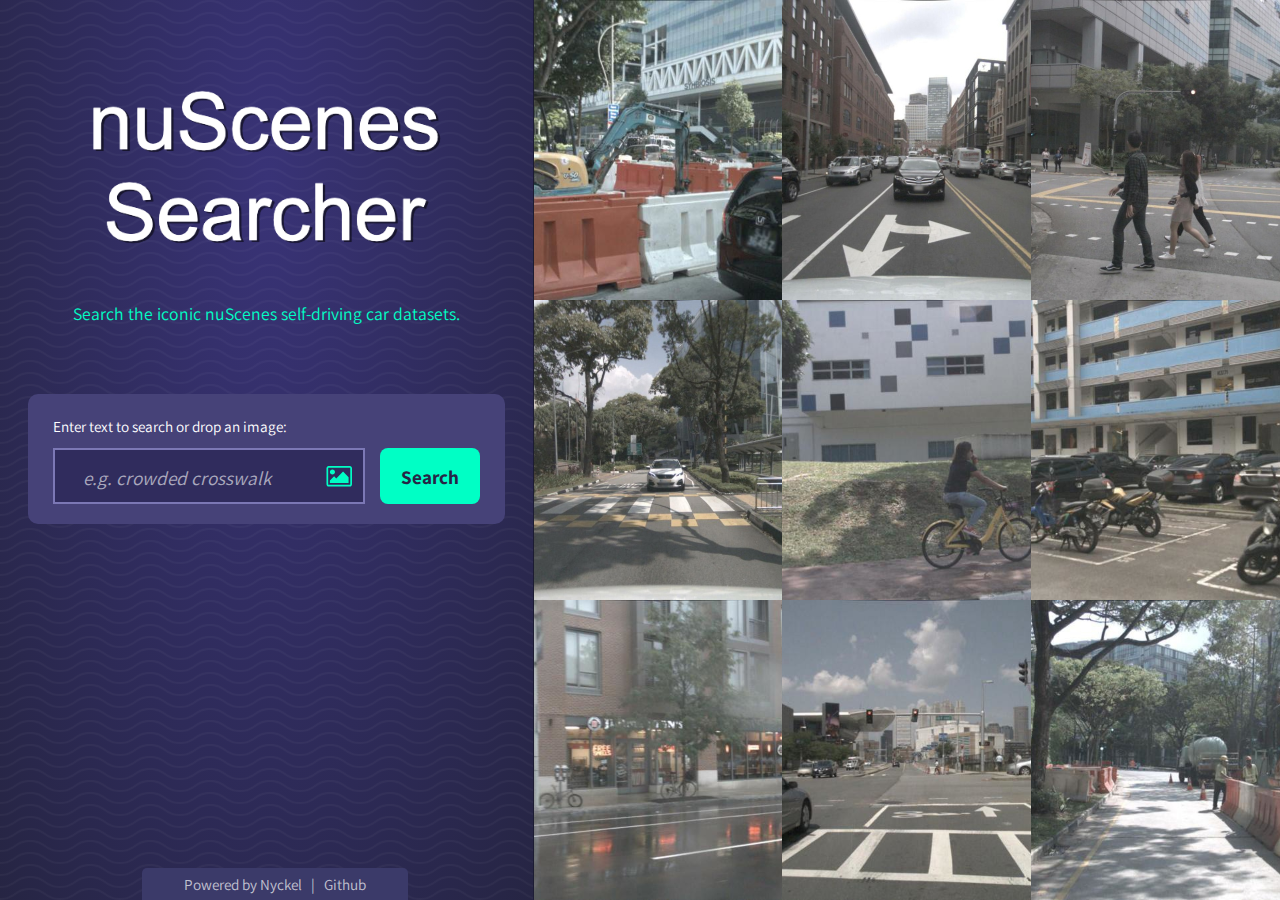
==== commit f676f687: "changing example text" ====
--- a/demos/nuScenesSearcher/index.html
+++ b/demos/nuScenesSearcher/index.html
@@ -17,6 +17,15 @@
 	<meta name="viewport" content="width=device-width, initial-scale=1, minimum-scale=1">
 	<meta http-equiv="Content-Type" content="text/html; charset=UTF-8" />
 	<base href="" />
+
+	<meta property="og:type" content="website">
+    <meta property="og:title" content="nuScenes Searcher">
+    <meta property="og:description" content="Semantic Search of the nuScenes Dataset">
+    <meta property="og:url" content="https://www.nyckel.com/nuscenes-searcher/">
+    <meta property="og:image" content="https://www.nyckel.com/nuscenes-searcher/images/nuscenes-searcher-social.jpg">
+
+	<meta name="twitter:card" content="summary_large_image" />
+    <meta name="twitter:site" content="@@nyckelai" />
 
 	<link rel="preconnect" href="https://fonts.googleapis.com">
 	<link rel="preconnect" href="https://fonts.gstatic.com" crossorigin>
@@ -70,7 +79,7 @@
 											<input id="image-input" name="image-input" type="file"
 												onchange="image_upload_click()" style="display: none;"><br>
 										</div>
-										<input id="search-text" type="text" placeholder="e.g. cat with hat" />
+										<input id="search-text" type="text" placeholder="e.g. crowded crosswalk" />
 									</div>
 									<div class="col-100"><input id="search-submit" type="submit"
 											class="btn btn-primary search-button" value="Search" /></div>
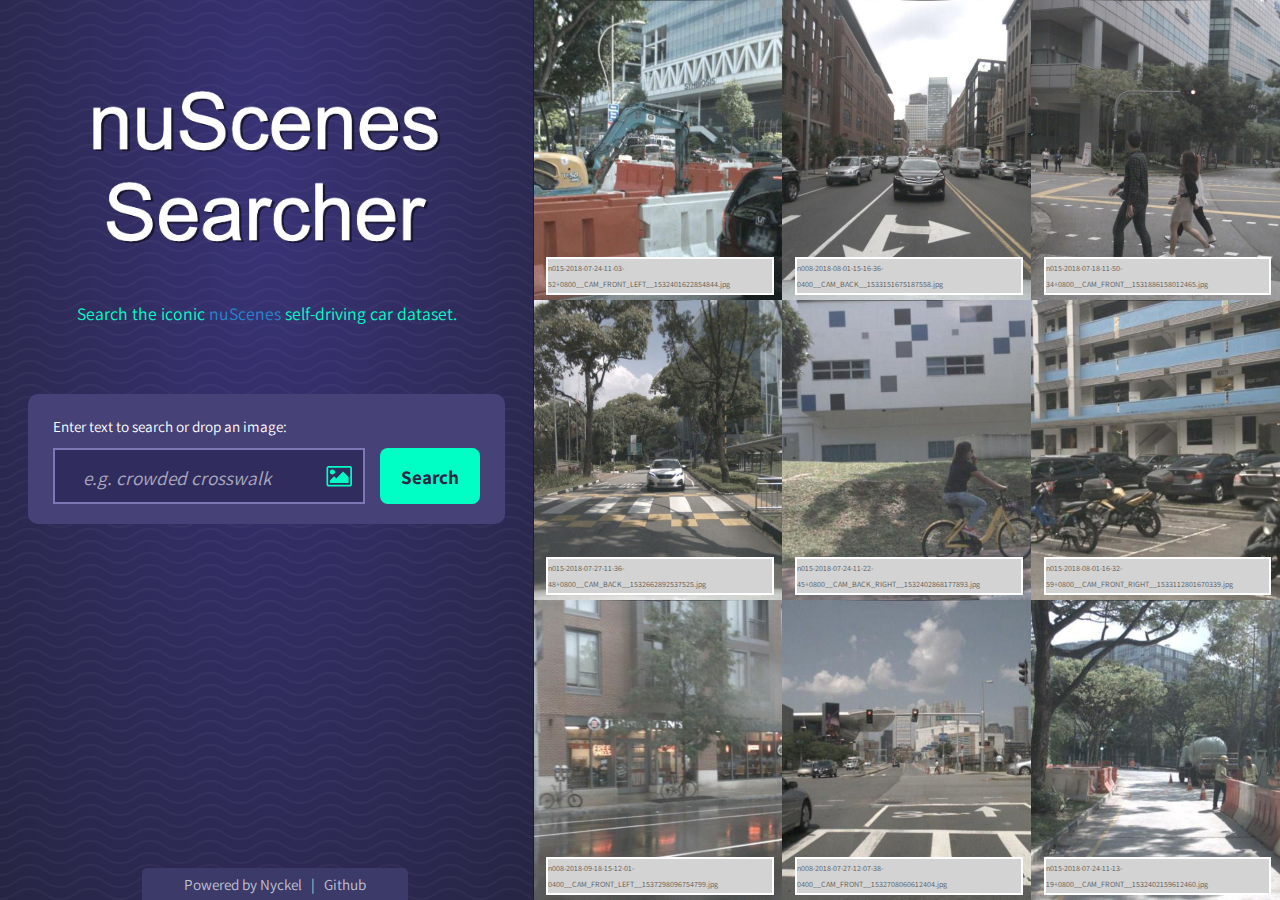
==== commit 7230c24a: "adding filename overlays to the image tiles" ====
--- a/demos/nuScenesSearcher/index.html
+++ b/demos/nuScenesSearcher/index.html
@@ -55,7 +55,7 @@
 
 						<div class="tag-text p-b-50 p-remove-900">
 							<p>
-								Search the iconic nuScenes self-driving car datasets.
+								Search the iconic <a href="https://www.nuscenes.org/">nuScenes</a> self-driving car dataset.
 							</p> 
 						</div>
 
@@ -116,75 +116,68 @@
 				<div class='container' style="position: relative; z-index: 2;">
 
 					<div id="tile-0" class='tile image-tile-wrapper'>
-						<a id="tile-link-0" class="image-tile-link" title="View Image" href="" target="_blank"><img
-								src="images/icon-link.svg" alt="View Image" /></a>
 						<div id="tile-image-0" class="image-tile tooltip"
 							style="width: 100%; height: 100%; background-size: cover;"
 							data-tooltiptarget="tooltip-similar" data-id=""></div>
+							<div class="filename-box"><p class="filename-text" id="tile-text-0">Placeholder</p></div>
 					</div>
 
 					<div id="tile-1" class='tile image-tile-wrapper'>
-						<a id="tile-link-1" class="image-tile-link" title="View Image" href="" target="_blank"><img
-								src="images/icon-link.svg" alt="View Image" /></a>
 						<div id="tile-image-1" class="image-tile tooltip"
 							style="width: 100%; height: 100%; background-size: cover;"
 							data-tooltiptarget="tooltip-similar" data-id=""></div>
+							<div class="filename-box"><p class="filename-text" id="tile-text-1">Placeholder</p></div>
 					</div>
 
 					<div id="tile-2" class='tile image-tile-wrapper'>
-						<a id="tile-link-2" class="image-tile-link" title="View Image" href="" target="_blank"><img
-								src="images/icon-link.svg" alt="View Image" /></a>
 						<div id="tile-image-2" class="image-tile tooltip"
 							style="width: 100%; height: 100%; background-size: cover;"
 							data-tooltiptarget="tooltip-similar" data-id=""></div>
+							<div class="filename-box"><p class="filename-text" id="tile-text-2">Placeholder</p></div>
 					</div>
 
 					<div id="tile-3" class='tile image-tile-wrapper'>
-						<a id="tile-link-3" class="image-tile-link" title="View Image" href="" target="_blank"><img
-								src="images/icon-link.svg" alt="View Image" /></a>
 						<div id="tile-image-3" class="image-tile tooltip"
 							style="width: 100%; height: 100%; background-size: cover;"
 							data-tooltiptarget="tooltip-similar" data-id=""></div>
+							<div class="filename-box"><p class="filename-text" id="tile-text-3">Placeholder</p></div>
 					</div>
 
 					<div id="tile-4" class='tile image-tile-wrapper'>
-						<a id="tile-link-4" class="image-tile-link" title="View Image" href="" target="_blank"><img
-								src="images/icon-link.svg" alt="View Image" /></a>
 						<div id="tile-image-4" class="image-tile tooltip"
 							style="width: 100%; height: 100%; background-size: cover;"
 							data-tooltiptarget="tooltip-similar" data-id=""></div>
+							<div class="filename-box"><p class="filename-text" id="tile-text-4">Placeholder</p></div>
 					</div>
 
 					<div id="tile-5" class='tile image-tile-wrapper'>
-						<a id="tile-link-5" class="image-tile-link" title="View Image" href="" target="_blank"><img
-								src="images/icon-link.svg" alt="View Image" /></a>
 						<div id="tile-image-5" class="image-tile tooltip"
 							style="width: 100%; height: 100%; background-size: cover;"
 							data-tooltiptarget="tooltip-similar" data-id=""></div>
+							<div class="filename-box"><p class="filename-text" id="tile-text-5">Placeholder</p></div>
 					</div>
 
 					<div id="tile-6" class='tile image-tile-wrapper'>
-						<a id="tile-link-6" class="image-tile-link" title="View Image" href="" target="_blank"><img
-								src="images/icon-link.svg" alt="View Image" /></a>
 						<div id="tile-image-6" class="image-tile tooltip"
 							style="width: 100%; height: 100%; background-size: cover;"
-							data-tooltiptarget="tooltip-similar" data-id=""></div>
+							data-tooltiptarget="tooltip-similar" data-id="">
+							<div class="filename-box"><p class="filename-text" id="tile-text-6">Placeholder</p></div>
+						</div>
+						
 					</div>
 
 					<div id="tile-7" class='tile image-tile-wrapper'>
-						<a id="tile-link-7" class="image-tile-link" title="View Image" href="" target="_blank"><img
-								src="images/icon-link.svg" alt="View Image" /></a>
 						<div id="tile-image-7" class="image-tile tooltip"
 							style="width: 100%; height: 100%; background-size: cover;"
 							data-tooltiptarget="tooltip-similar" data-id=""></div>
+							<div class="filename-box"><p class="filename-text" id="tile-text-7">Placeholder</p></div>
 					</div>
 
 					<div id="tile-8" class='tile image-tile-wrapper'>
-						<a id="tile-link-8" class="image-tile-link" title="View Image" href="" target="_blank"><img
-								src="images/icon-link.svg" alt="View Image" /></a>
 						<div id="tile-image-8" class="image-tile tooltip"
 							style="width: 100%; height: 100%; background-size: cover;"
 							data-tooltiptarget="tooltip-similar" data-id=""></div>
+							<div class="filename-box"><p class="filename-text" id="tile-text-8">Placeholder</p></div>
 					</div>
 
 				</div>
--- a/demos/nuScenesSearcher/css/nuscenes-search.css
+++ b/demos/nuScenesSearcher/css/nuscenes-search.css
@@ -141,6 +141,8 @@
     box-shadow: 0 4px 20px rgba(0, 0, 0, 0.5);
 }
 
+
+
 .main-panel-inner {
     width: 100%;
     height: 100%;
@@ -249,6 +251,13 @@
 
 .tag-text p {
     color: #00ffc5;
+    font-size: 1.1rem;
+    line-height: 1.4;
+    font-weight: 700px;
+}
+
+.tag-text a {
+    color: #2487ce;
     font-size: 1.1rem;
     line-height: 1.4;
     font-weight: 700px;
@@ -497,4 +506,24 @@
     position: fixed;
     display: none;
     border-radius: 4px;
+}
+
+
+.filename-box {
+    position: absolute;
+    width: 90%;
+    display: flex;
+    justify-content: center; 
+    bottom: 5px;
+    border: 2px solid white;
+    margin-left: 5%;
+    margin-right: 5%;
+    background-color: lightgrey;
+}
+
+.filename-text {
+    font-size: 0.5rem;
+    line-height: 1rem;
+    margin-top: 1px;
+    margin-bottom: 1px;
 }